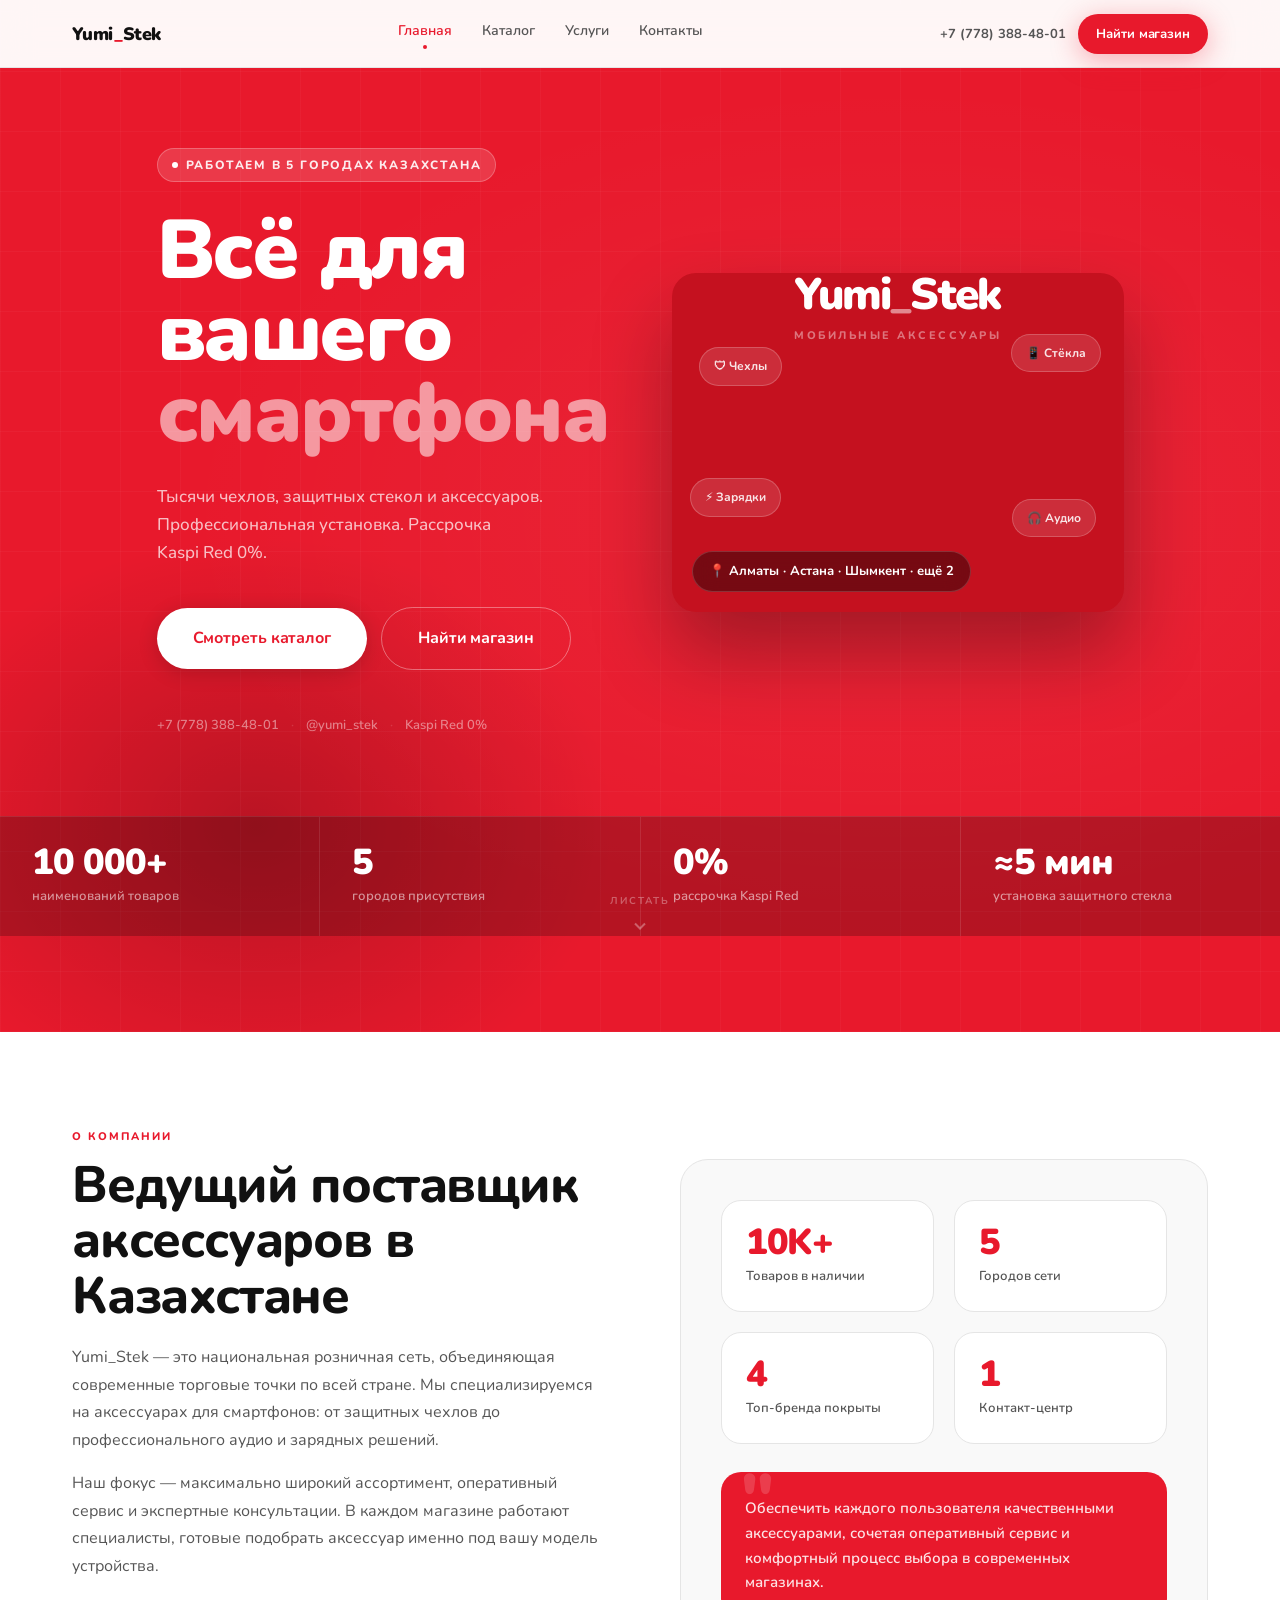
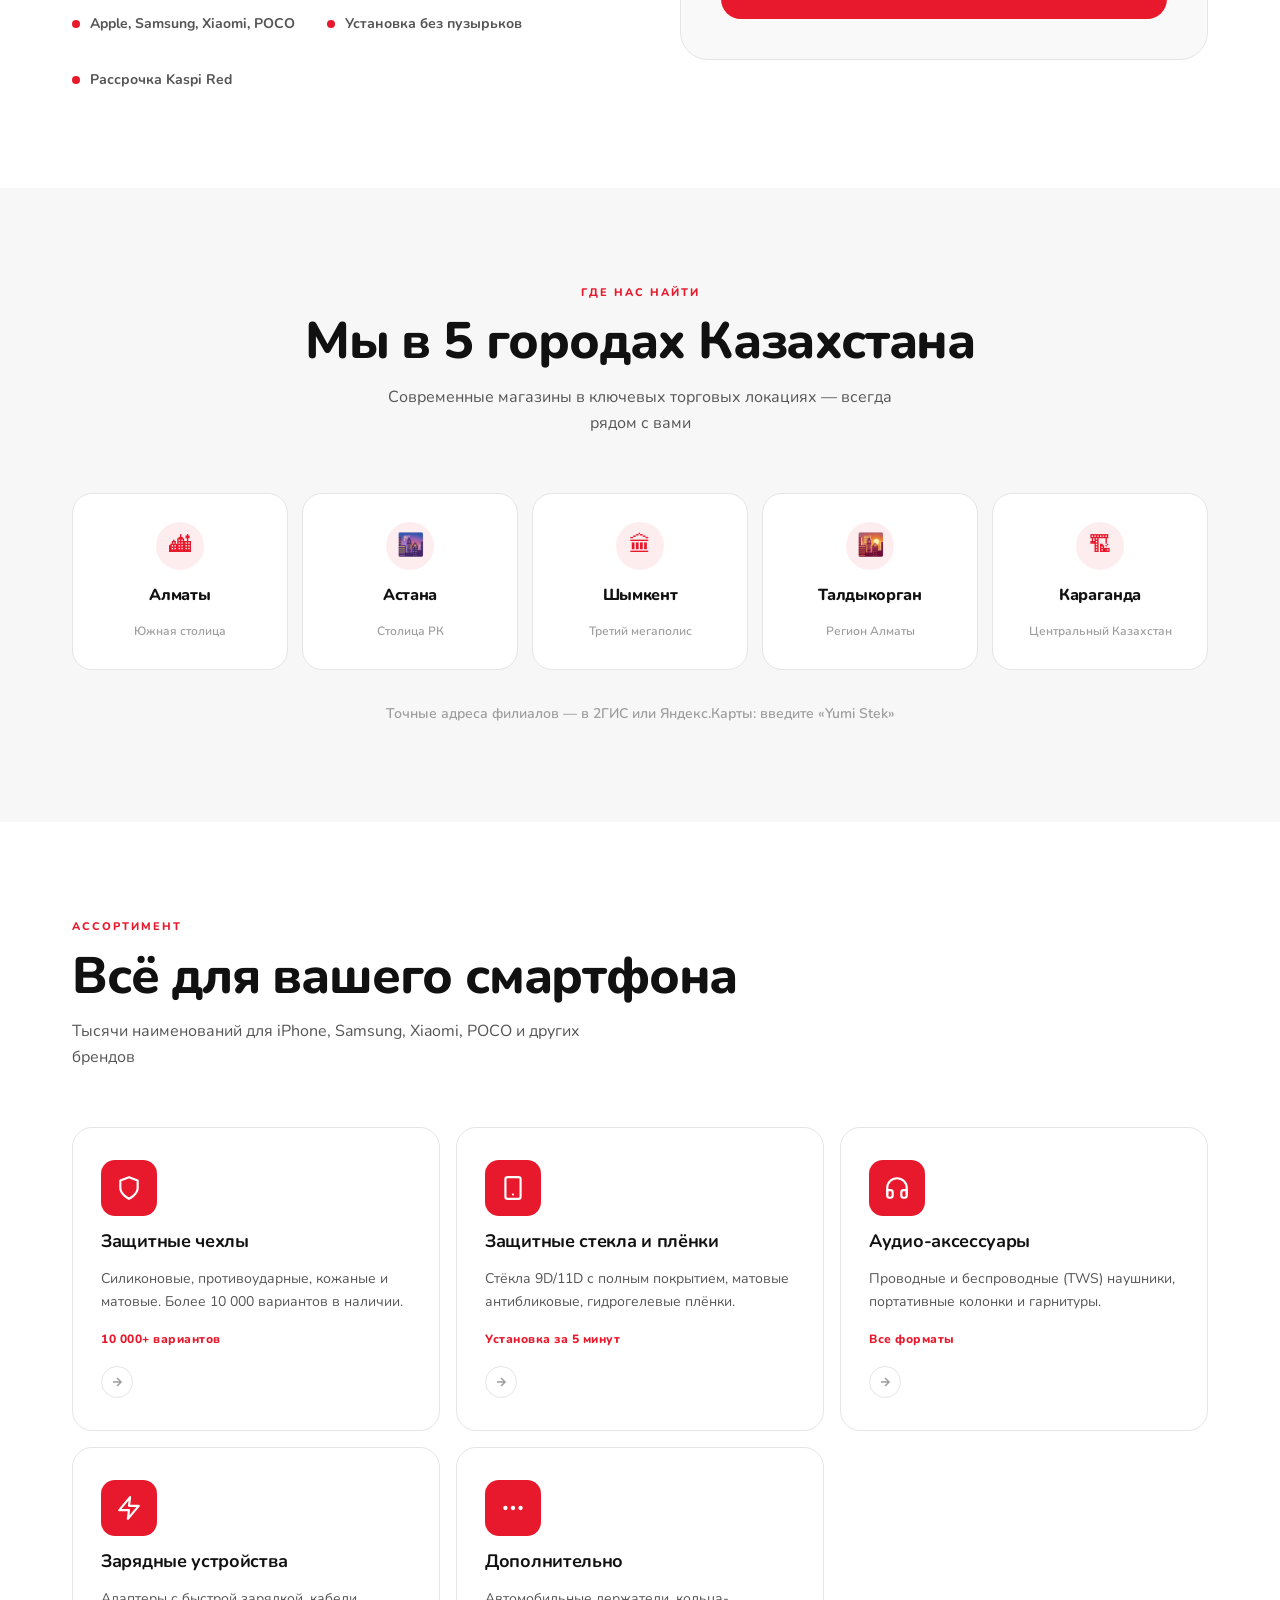
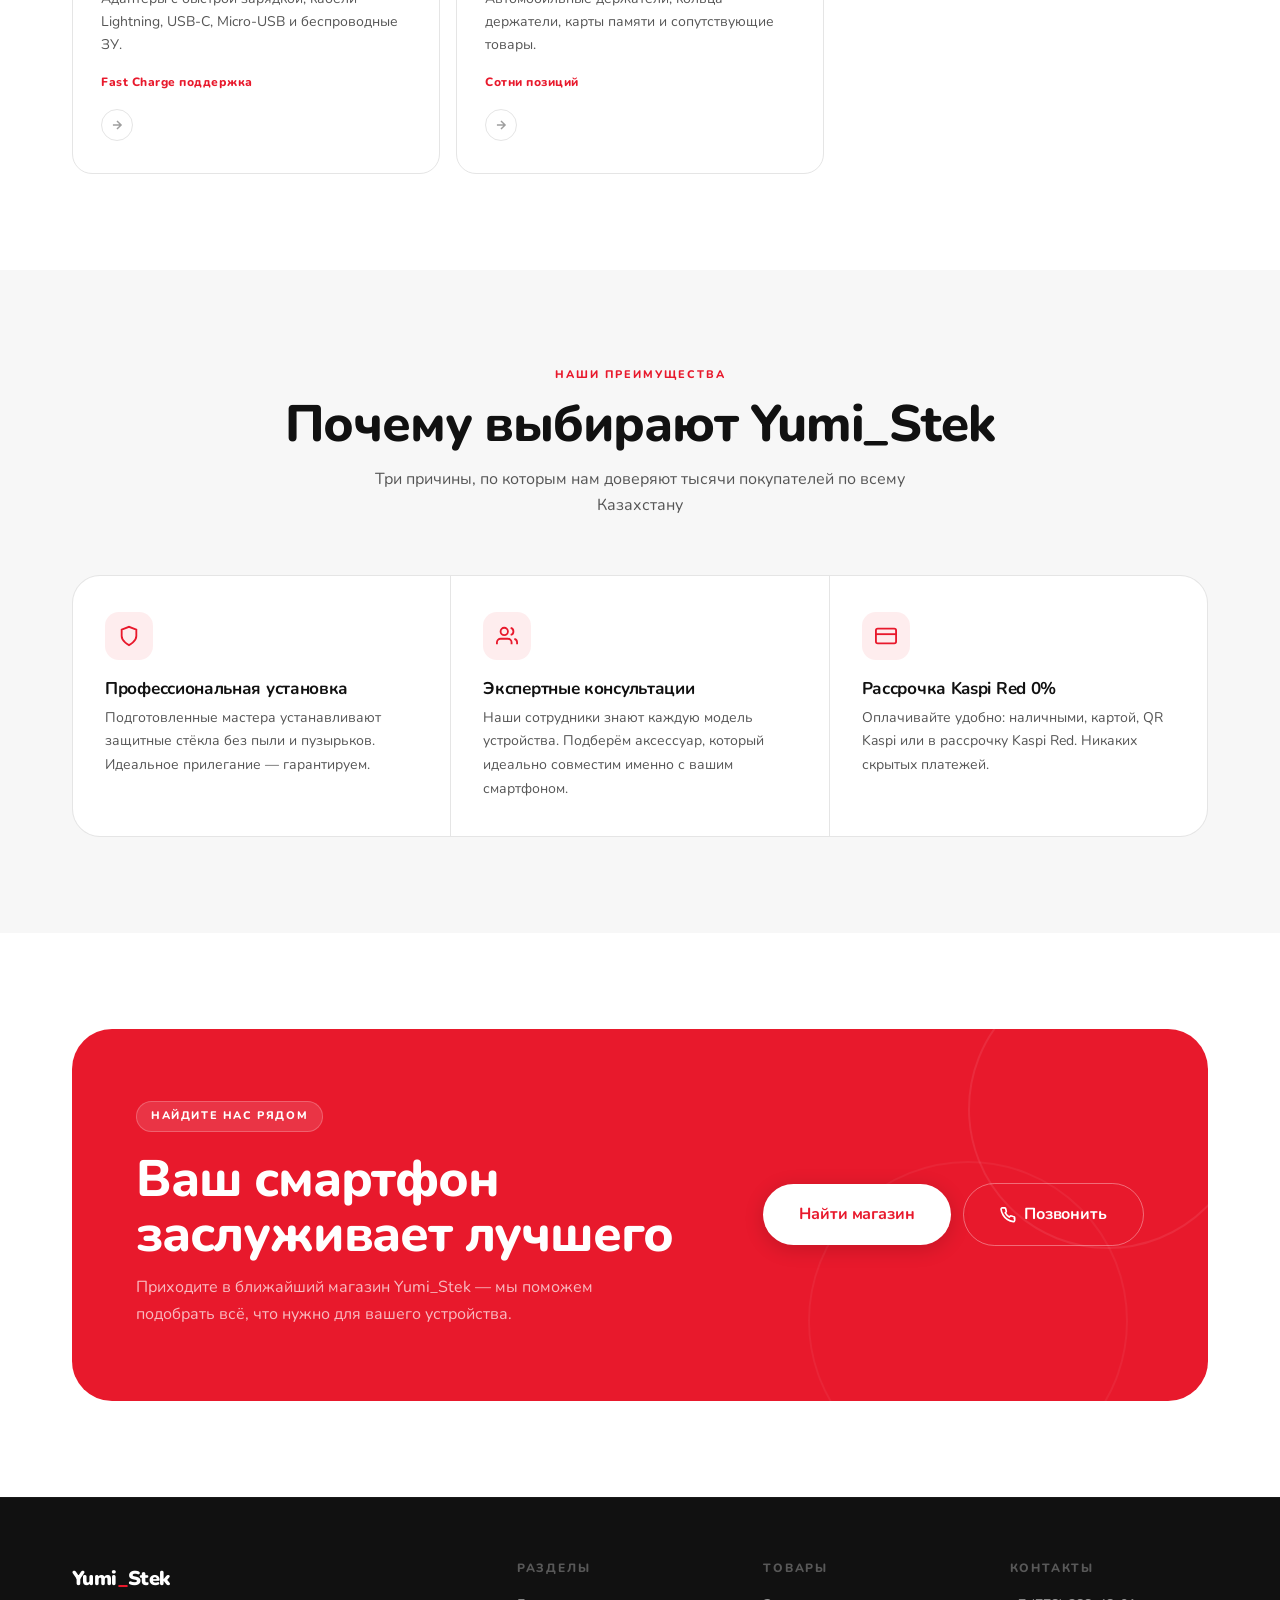
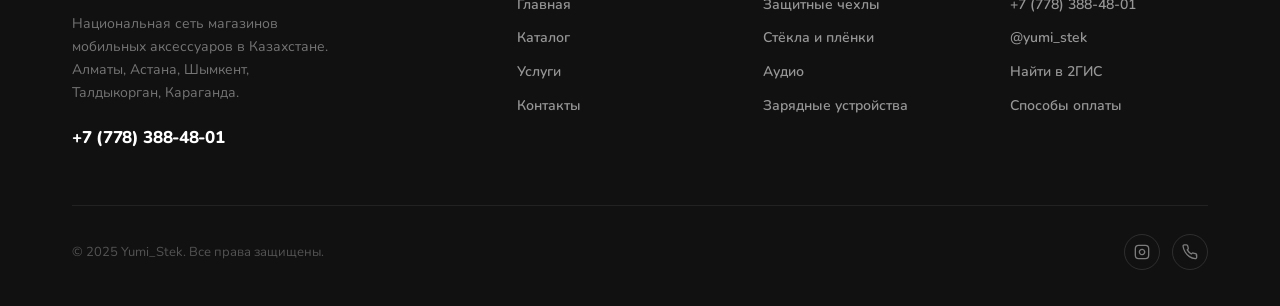
==== yumi-stek/index.html @ 6feb82b8 "Add Yumi_Stek multi-page website 4-page site (index, catalog, services, contacts) with shared design" ====
<!DOCTYPE html>
<html lang="ru">
<head>
<meta charset="UTF-8">
<meta name="viewport" content="width=device-width, initial-scale=1.0">
<title>Yumi_Stek — Национальная сеть магазинов мобильных аксессуаров</title>
<link rel="preconnect" href="https://fonts.googleapis.com">
<link rel="preconnect" href="https://fonts.gstatic.com" crossorigin>
<link rel="stylesheet" href="style.css">
</head>
<body>

<!-- Loader -->
<div id="loader">
  <div class="ld-logo">Yumi<em style="color:rgba(255,255,255,0.55)">_</em>Stek</div>
</div>

<!-- Scroll progress -->
<div id="sp"></div>

<!-- Header -->
<header id="hdr">
  <div class="container h-inner">
    <a href="index.html" class="logo">Yumi<em>_</em>Stek</a>
    <nav>
      <a href="index.html" class="active">Главная</a>
      <a href="catalog.html">Каталог</a>
      <a href="services.html">Услуги</a>
      <a href="contacts.html">Контакты</a>
    </nav>
    <div class="h-cta">
      <a href="tel:+77783884801" class="h-phone">+7 (778) 388-48-01</a>
      <a href="contacts.html" class="btn btn-red">Найти магазин</a>
    </div>
    <button class="ham" id="ham" aria-label="Меню">
      <span></span><span></span><span></span>
    </button>
  </div>
</header>

<!-- Mobile overlay -->
<div class="mob" id="mob">
  <a href="index.html">Главная</a>
  <a href="catalog.html">Каталог</a>
  <a href="services.html">Услуги</a>
  <a href="contacts.html">Контакты</a>
  <span class="mob-phone">+7 (778) 388-48-01</span>
</div>

<!-- ─── HERO ─────────────────────────────────────────────────────── -->
<section class="hero">
  <div class="hero-bg"></div>
  <div class="container hero-inner">

    <div class="hero-content">
      <div class="hero-eyebrow r">
        <span></span>
        Работаем в 5 городах Казахстана
      </div>
      <h1 class="hero-h1 r r-delay-1">
        Всё для<br>вашего<br><em>смартфона</em>
      </h1>
      <p class="hero-sub r r-delay-2">
        Тысячи чехлов, защитных стекол и аксессуаров.
        Профессиональная установка. Рассрочка Kaspi&nbsp;Red&nbsp;0%.
      </p>
      <div class="hero-actions r r-delay-3">
        <a href="catalog.html" class="btn btn-white btn-lg">Смотреть каталог</a>
        <a href="contacts.html" class="btn btn-ghost-inv btn-lg">Найти магазин</a>
      </div>
      <div class="hero-meta r r-delay-4">
        <a href="tel:+77783884801">+7 (778) 388-48-01</a>
        <span class="hero-sep">·</span>
        <a href="https://instagram.com/yumi_stek" target="_blank" rel="noopener">@yumi_stek</a>
        <span class="hero-sep">·</span>
        <span>Kaspi Red 0%</span>
      </div>
    </div>

    <div class="hero-visual r r-delay-2">
      <div class="store-card">
        <!-- floating product labels -->
        <div class="sc-bubble sc-b1">🛡 Чехлы</div>
        <div class="sc-bubble sc-b2">📱 Стёкла</div>
        <div class="sc-bubble sc-b3">⚡ Зарядки</div>
        <div class="sc-bubble sc-b4">🎧 Аудио</div>
        <!-- centre branding -->
        <div class="sc-center">
          <div class="sc-logo">Yumi<em>_</em>Stek</div>
          <div class="sc-tagline">мобильные аксессуары</div>
        </div>
        <div class="store-card-badge">📍 Алматы · Астана · Шымкент · ещё&nbsp;2</div>
      </div>
    </div>

  </div>

  <!-- Scroll hint -->
  <div class="scroll-hint" onclick="document.querySelector('#about').scrollIntoView({behavior:'smooth'})">
    <span>листать</span>
    <svg width="20" height="20" fill="none" stroke="currentColor" stroke-width="2.5" viewBox="0 0 24 24"><polyline points="6 9 12 15 18 9"/></svg>
  </div>

  <!-- Bottom stats bar -->
  <div class="hero-stats">
    <div class="hero-stat r">
      <div class="hero-stat-n">10 000+</div>
      <div class="hero-stat-l">наименований товаров</div>
    </div>
    <div class="hero-stat r r-delay-1">
      <div class="hero-stat-n">5</div>
      <div class="hero-stat-l">городов присутствия</div>
    </div>
    <div class="hero-stat r r-delay-2">
      <div class="hero-stat-n">0%</div>
      <div class="hero-stat-l">рассрочка Kaspi Red</div>
    </div>
    <div class="hero-stat r r-delay-3">
      <div class="hero-stat-n">≈5 мин</div>
      <div class="hero-stat-l">установка защитного стекла</div>
    </div>
  </div>
</section>

<!-- ─── О КОМПАНИИ ────────────────────────────────────────────────── -->
<section id="about" style="background: var(--bg);">
  <div class="container">
    <div class="about-grid">
      <div class="about-text r">
        <span class="sec-label">О компании</span>
        <h2>Ведущий поставщик аксессуаров в Казахстане</h2>
        <p>
          Yumi_Stek — это национальная розничная сеть, объединяющая современные торговые точки
          по всей стране. Мы специализируемся на аксессуарах для смартфонов: от защитных чехлов
          до профессионального аудио и зарядных решений.
        </p>
        <p>
          Наш фокус — максимально широкий ассортимент, оперативный сервис и экспертные
          консультации. В каждом магазине работают специалисты, готовые подобрать
          аксессуар именно под вашу модель устройства.
        </p>
        <div class="guarantee-row">
          <div class="guarantee-item"><span class="g-dot"></span>Apple, Samsung, Xiaomi, POCO</div>
          <div class="guarantee-item"><span class="g-dot"></span>Установка без пузырьков</div>
          <div class="guarantee-item"><span class="g-dot"></span>Рассрочка Kaspi Red</div>
        </div>
      </div>

      <div class="about-visual r r-delay-2">
        <div class="about-card">
          <div class="about-stat-row">
            <div class="about-stat">
              <div class="about-stat-n">10K+</div>
              <div class="about-stat-l">Товаров в наличии</div>
            </div>
            <div class="about-stat">
              <div class="about-stat-n">5</div>
              <div class="about-stat-l">Городов сети</div>
            </div>
            <div class="about-stat">
              <div class="about-stat-n">4</div>
              <div class="about-stat-l">Топ-бренда покрыты</div>
            </div>
            <div class="about-stat">
              <div class="about-stat-n">1</div>
              <div class="about-stat-l">Контакт-центр</div>
            </div>
          </div>
          <div class="mission-quote">
            Обеспечить каждого пользователя качественными аксессуарами, сочетая оперативный сервис и комфортный процесс выбора в современных магазинах.
          </div>
        </div>
      </div>
    </div>
  </div>
</section>

<!-- ─── НАШИ ГОРОДА ───────────────────────────────────────────────── -->
<section style="background: var(--bg-2);">
  <div class="container">
    <div class="sec-head center r">
      <span class="sec-label">Где нас найти</span>
      <h2>Мы в 5 городах Казахстана</h2>
      <p>Современные магазины в ключевых торговых локациях — всегда рядом с вами</p>
    </div>
    <div class="city-grid">
      <div class="city-card r r-delay-1">
        <div class="city-icon">🏙</div>
        <div class="city-name">Алматы</div>
        <div class="city-sub">Южная столица</div>
      </div>
      <div class="city-card r r-delay-2">
        <div class="city-icon">🌆</div>
        <div class="city-name">Астана</div>
        <div class="city-sub">Столица РК</div>
      </div>
      <div class="city-card r r-delay-3">
        <div class="city-icon">🏛</div>
        <div class="city-name">Шымкент</div>
        <div class="city-sub">Третий мегаполис</div>
      </div>
      <div class="city-card r r-delay-4">
        <div class="city-icon">🌇</div>
        <div class="city-name">Талдыкорган</div>
        <div class="city-sub">Регион Алматы</div>
      </div>
      <div class="city-card r r-delay-5">
        <div class="city-icon">🏗</div>
        <div class="city-name">Караганда</div>
        <div class="city-sub">Центральный Казахстан</div>
      </div>
    </div>
    <p style="text-align:center; margin-top:32px; font-size:14px; color:var(--tx-3); font-weight:600;" class="r">
      Точные адреса филиалов — в 2ГИС или Яндекс.Карты: введите «Yumi Stek»
    </p>
  </div>
</section>

<!-- ─── АССОРТИМЕНТ ───────────────────────────────────────────────── -->
<section style="background: var(--bg);">
  <div class="container">
    <div class="sec-head r">
      <span class="sec-label">Ассортимент</span>
      <h2>Всё для вашего смартфона</h2>
      <p>Тысячи наименований для iPhone, Samsung, Xiaomi, POCO и других брендов</p>
    </div>
    <div class="cat-grid">
      <a href="catalog.html#cases" class="cat-card r r-delay-1">
        <div class="cat-icon-wrap">
          <svg width="26" height="26" fill="none" stroke="currentColor" stroke-width="2" stroke-linecap="round" stroke-linejoin="round" viewBox="0 0 24 24"><path d="M12 22s8-4 8-10V5l-8-3-8 3v7c0 6 8 10 8 10z"/></svg>
        </div>
        <h3>Защитные чехлы</h3>
        <p>Силиконовые, противоударные, кожаные и матовые. Более 10 000 вариантов в наличии.</p>
        <div class="cat-count">10 000+ вариантов</div>
        <div class="cat-arrow">
          <svg width="14" height="14" fill="none" stroke="currentColor" stroke-width="2.5" viewBox="0 0 24 24"><path d="M5 12h14M12 5l7 7-7 7"/></svg>
        </div>
      </a>
      <a href="catalog.html#glass" class="cat-card r r-delay-2">
        <div class="cat-icon-wrap">
          <svg width="26" height="26" fill="none" stroke="currentColor" stroke-width="2" stroke-linecap="round" stroke-linejoin="round" viewBox="0 0 24 24"><rect x="5" y="2" width="14" height="20" rx="2"/><line x1="12" y1="18" x2="12.01" y2="18"/></svg>
        </div>
        <h3>Защитные стекла и плёнки</h3>
        <p>Стёкла 9D/11D с полным покрытием, матовые антибликовые, гидрогелевые плёнки.</p>
        <div class="cat-count">Установка за 5 минут</div>
        <div class="cat-arrow">
          <svg width="14" height="14" fill="none" stroke="currentColor" stroke-width="2.5" viewBox="0 0 24 24"><path d="M5 12h14M12 5l7 7-7 7"/></svg>
        </div>
      </a>
      <a href="catalog.html#audio" class="cat-card r r-delay-3">
        <div class="cat-icon-wrap">
          <svg width="26" height="26" fill="none" stroke="currentColor" stroke-width="2" stroke-linecap="round" stroke-linejoin="round" viewBox="0 0 24 24"><path d="M3 18v-6a9 9 0 0 1 18 0v6"/><path d="M21 19a2 2 0 0 1-2 2h-1a2 2 0 0 1-2-2v-3a2 2 0 0 1 2-2h3zM3 19a2 2 0 0 0 2 2h1a2 2 0 0 0 2-2v-3a2 2 0 0 0-2-2H3z"/></svg>
        </div>
        <h3>Аудио-аксессуары</h3>
        <p>Проводные и беспроводные (TWS) наушники, портативные колонки и гарнитуры.</p>
        <div class="cat-count">Все форматы</div>
        <div class="cat-arrow">
          <svg width="14" height="14" fill="none" stroke="currentColor" stroke-width="2.5" viewBox="0 0 24 24"><path d="M5 12h14M12 5l7 7-7 7"/></svg>
        </div>
      </a>
      <a href="catalog.html#chargers" class="cat-card r r-delay-4">
        <div class="cat-icon-wrap">
          <svg width="26" height="26" fill="none" stroke="currentColor" stroke-width="2" stroke-linecap="round" stroke-linejoin="round" viewBox="0 0 24 24"><polygon points="13 2 3 14 12 14 11 22 21 10 12 10 13 2"/></svg>
        </div>
        <h3>Зарядные устройства</h3>
        <p>Адаптеры с быстрой зарядкой, кабели Lightning, USB-C, Micro-USB и беспроводные ЗУ.</p>
        <div class="cat-count">Fast Charge поддержка</div>
        <div class="cat-arrow">
          <svg width="14" height="14" fill="none" stroke="currentColor" stroke-width="2.5" viewBox="0 0 24 24"><path d="M5 12h14M12 5l7 7-7 7"/></svg>
        </div>
      </a>
      <a href="catalog.html#extras" class="cat-card r r-delay-5">
        <div class="cat-icon-wrap">
          <svg width="26" height="26" fill="none" stroke="currentColor" stroke-width="2" stroke-linecap="round" stroke-linejoin="round" viewBox="0 0 24 24"><circle cx="12" cy="12" r="1"/><circle cx="19" cy="12" r="1"/><circle cx="5" cy="12" r="1"/></svg>
        </div>
        <h3>Дополнительно</h3>
        <p>Автомобильные держатели, кольца-держатели, карты памяти и сопутствующие товары.</p>
        <div class="cat-count">Сотни позиций</div>
        <div class="cat-arrow">
          <svg width="14" height="14" fill="none" stroke="currentColor" stroke-width="2.5" viewBox="0 0 24 24"><path d="M5 12h14M12 5l7 7-7 7"/></svg>
        </div>
      </a>
    </div>
  </div>
</section>

<!-- ─── ПОЧЕМУ МЫ ─────────────────────────────────────────────────── -->
<section style="background: var(--bg-2);">
  <div class="container">
    <div class="sec-head center r">
      <span class="sec-label">Наши преимущества</span>
      <h2>Почему выбирают Yumi_Stek</h2>
      <p>Три причины, по которым нам доверяют тысячи покупателей по всему Казахстану</p>
    </div>
    <div class="feat-grid r">
      <div class="feat-card">
        <div class="feat-icon">
          <svg width="22" height="22" fill="none" stroke="currentColor" stroke-width="2" viewBox="0 0 24 24"><path d="M12 22s8-4 8-10V5l-8-3-8 3v7c0 6 8 10 8 10z"/></svg>
        </div>
        <h3>Профессиональная установка</h3>
        <p>Подготовленные мастера устанавливают защитные стёкла без пыли и пузырьков. Идеальное прилегание — гарантируем.</p>
      </div>
      <div class="feat-card">
        <div class="feat-icon">
          <svg width="22" height="22" fill="none" stroke="currentColor" stroke-width="2" viewBox="0 0 24 24"><path d="M17 21v-2a4 4 0 0 0-4-4H5a4 4 0 0 0-4 4v2"/><circle cx="9" cy="7" r="4"/><path d="M23 21v-2a4 4 0 0 0-3-3.87"/><path d="M16 3.13a4 4 0 0 1 0 7.75"/></svg>
        </div>
        <h3>Экспертные консультации</h3>
        <p>Наши сотрудники знают каждую модель устройства. Подберём аксессуар, который идеально совместим именно с вашим смартфоном.</p>
      </div>
      <div class="feat-card">
        <div class="feat-icon">
          <svg width="22" height="22" fill="none" stroke="currentColor" stroke-width="2" viewBox="0 0 24 24"><rect x="1" y="4" width="22" height="16" rx="2" ry="2"/><line x1="1" y1="10" x2="23" y2="10"/></svg>
        </div>
        <h3>Рассрочка Kaspi Red 0%</h3>
        <p>Оплачивайте удобно: наличными, картой, QR Kaspi или в рассрочку Kaspi Red. Никаких скрытых платежей.</p>
      </div>
    </div>
  </div>
</section>

<!-- ─── CTA ───────────────────────────────────────────────────────── -->
<section style="background: var(--bg);">
  <div class="container">
    <div class="cta-banner r">
      <div class="cta-text">
        <div class="badge badge-inv" style="margin-bottom:20px">Найдите нас рядом</div>
        <h2>Ваш смартфон заслуживает лучшего</h2>
        <p>Приходите в ближайший магазин Yumi_Stek — мы поможем подобрать всё, что нужно для вашего устройства.</p>
      </div>
      <div class="cta-actions">
        <a href="contacts.html" class="btn btn-white btn-lg">Найти магазин</a>
        <a href="tel:+77783884801" class="btn btn-ghost-inv btn-lg">
          <svg width="16" height="16" fill="none" stroke="currentColor" stroke-width="2.5" viewBox="0 0 24 24"><path d="M22 16.92v3a2 2 0 0 1-2.18 2 19.79 19.79 0 0 1-8.63-3.07A19.5 19.5 0 0 1 4.69 12 19.79 19.79 0 0 1 1.61 3.39 2 2 0 0 1 3.6 1.21h3a2 2 0 0 1 2 1.72c.127.96.361 1.903.7 2.81a2 2 0 0 1-.45 2.11L7.91 8.91a16 16 0 0 0 6.08 6.08l.96-.96a2 2 0 0 1 2.11-.45c.907.339 1.85.573 2.81.7A2 2 0 0 1 21.73 16.92z"/></svg>
          Позвонить
        </a>
      </div>
    </div>
  </div>
</section>

<!-- ─── FOOTER ────────────────────────────────────────────────────── -->
<footer>
  <div class="container">
    <div class="footer-grid">
      <div class="footer-brand">
        <div class="logo">Yumi<em>_</em>Stek</div>
        <p>Национальная сеть магазинов мобильных аксессуаров в Казахстане. Алматы, Астана, Шымкент, Талдыкорган, Караганда.</p>
        <a href="tel:+77783884801" class="footer-phone">+7 (778) 388-48-01</a>
      </div>
      <div class="footer-col">
        <h4>Разделы</h4>
        <a href="index.html">Главная</a>
        <a href="catalog.html">Каталог</a>
        <a href="services.html">Услуги</a>
        <a href="contacts.html">Контакты</a>
      </div>
      <div class="footer-col">
        <h4>Товары</h4>
        <a href="catalog.html#cases">Защитные чехлы</a>
        <a href="catalog.html#glass">Стёкла и плёнки</a>
        <a href="catalog.html#audio">Аудио</a>
        <a href="catalog.html#chargers">Зарядные устройства</a>
      </div>
      <div class="footer-col">
        <h4>Контакты</h4>
        <a href="tel:+77783884801">+7 (778) 388-48-01</a>
        <a href="https://instagram.com/yumi_stek" target="_blank" rel="noopener">@yumi_stek</a>
        <a href="https://go.2gis.com" target="_blank" rel="noopener">Найти в 2ГИС</a>
        <a href="services.html#payment">Способы оплаты</a>
      </div>
    </div>
    <div class="footer-bottom">
      <p>© 2025 Yumi_Stek. Все права защищены.</p>
      <div class="footer-social">
        <!-- Instagram -->
        <a href="https://instagram.com/yumi_stek" class="social-link" target="_blank" rel="noopener" aria-label="Instagram">
          <svg width="16" height="16" fill="none" stroke="currentColor" stroke-width="2" viewBox="0 0 24 24"><rect x="2" y="2" width="20" height="20" rx="5" ry="5"/><path d="M16 11.37A4 4 0 1 1 12.63 8 4 4 0 0 1 16 11.37z"/><line x1="17.5" y1="6.5" x2="17.51" y2="6.5"/></svg>
        </a>
        <!-- Phone -->
        <a href="tel:+77783884801" class="social-link" aria-label="Телефон">
          <svg width="16" height="16" fill="none" stroke="currentColor" stroke-width="2" viewBox="0 0 24 24"><path d="M22 16.92v3a2 2 0 0 1-2.18 2 19.79 19.79 0 0 1-8.63-3.07A19.5 19.5 0 0 1 4.69 12 19.79 19.79 0 0 1 1.61 3.39 2 2 0 0 1 3.6 1.21h3a2 2 0 0 1 2 1.72c.127.96.361 1.903.7 2.81a2 2 0 0 1-.45 2.11L7.91 8.91a16 16 0 0 0 6.08 6.08l.96-.96a2 2 0 0 1 2.11-.45c.907.339 1.85.573 2.81.7A2 2 0 0 1 21.73 16.92z"/></svg>
        </a>
      </div>
    </div>
  </div>
</footer>

<script>
// Loader
window.addEventListener('load', () => {
  setTimeout(() => document.getElementById('loader').classList.add('out'), 400);
});

// Scroll progress
const sp = document.getElementById('sp');
window.addEventListener('scroll', () => {
  const s = document.documentElement;
  const pct = (s.scrollTop / (s.scrollHeight - s.clientHeight)) * 100;
  sp.style.width = pct + '%';
}, { passive: true });

// Header shadow
const hdr = document.getElementById('hdr');
window.addEventListener('scroll', () => {
  hdr.classList.toggle('scrolled', window.scrollY > 8);
}, { passive: true });

// Mobile menu
const ham = document.getElementById('ham');
const mob = document.getElementById('mob');
ham.addEventListener('click', () => {
  ham.classList.toggle('open');
  mob.classList.toggle('open');
  document.body.style.overflow = mob.classList.contains('open') ? 'hidden' : '';
});
mob.querySelectorAll('a').forEach(a => {
  a.addEventListener('click', () => {
    ham.classList.remove('open');
    mob.classList.remove('open');
    document.body.style.overflow = '';
  });
});

// Scroll reveal
const io = new IntersectionObserver((entries) => {
  entries.forEach(e => { if (e.isIntersecting) { e.target.classList.add('in'); io.unobserve(e.target); } });
}, { threshold: 0.08, rootMargin: '0px 0px -32px 0px' });
document.querySelectorAll('.r').forEach(el => io.observe(el));
</script>
</body>
</html>
---- yumi-stek/style.css ----
/* ================================================================
   YUMI_STEK — Design System
   Red #E8192C · White #FFFFFF · Black #111111
   Font: Nunito (rounded bold, matches brand identity)
   ================================================================ */

@import url('https://fonts.googleapis.com/css2?family=Nunito:wght@400;600;700;800;900&display=swap');

/* ─── Design Tokens ─────────────────────────────────────────────── */
:root {
  --font: 'Nunito', -apple-system, system-ui, sans-serif;

  /* Brand */
  --red:       #E8192C;
  --red-dark:  #C5111F;
  --red-deep:  #9B0C17;
  --red-a08:   rgba(232,25,44,0.08);
  --red-a14:   rgba(232,25,44,0.14);
  --red-a22:   rgba(232,25,44,0.22);

  /* Neutrals */
  --white:     #FFFFFF;
  --gray-50:   #F9F9F9;
  --gray-100:  #F2F2F2;
  --gray-200:  #E5E5E5;
  --gray-400:  #9E9E9E;
  --gray-600:  #555555;
  --gray-800:  #222222;
  --black:     #111111;

  /* Text */
  --tx:        #111111;
  --tx-2:      #555555;
  --tx-3:      #9E9E9E;
  --tx-inv:    #FFFFFF;
  --tx-inv-2:  rgba(255,255,255,0.68);
  --tx-inv-3:  rgba(255,255,255,0.36);

  /* Surfaces */
  --bg:        #FFFFFF;
  --bg-2:      #F7F7F7;
  --bg-dark:   #111111;
  --bg-dark-2: #1A1A1A;

  /* Borders */
  --border:    #E5E5E5;
  --bdr-red:   rgba(232,25,44,0.20);
  --bdr-inv:   rgba(255,255,255,0.12);

  /* Radii */
  --r-xs:   6px;
  --r-sm:   10px;
  --r-md:   14px;
  --r-lg:   20px;
  --r-xl:   28px;
  --r-2xl:  40px;
  --r-pill: 999px;

  /* Shadows */
  --sh-xs:     0 1px 3px rgba(0,0,0,0.06);
  --sh-sm:     0 2px 10px rgba(0,0,0,0.07);
  --sh-md:     0 6px 24px rgba(0,0,0,0.09);
  --sh-lg:     0 16px 48px rgba(0,0,0,0.11);
  --sh-red:    0 6px 28px rgba(232,25,44,0.34);
  --sh-red-lg: 0 20px 56px rgba(232,25,44,0.40);
}

/* ─── Reset ─────────────────────────────────────────────────────── */
*,*::before,*::after { box-sizing: border-box; margin: 0; padding: 0; }
html { scroll-behavior: smooth; -webkit-font-smoothing: antialiased; }
body { font-family: var(--font); font-size: 16px; line-height: 1.7; color: var(--tx); background: var(--bg); overflow-x: hidden; }
a { color: inherit; text-decoration: none; }
ul, ol { list-style: none; }
img { max-width: 100%; display: block; object-fit: cover; }
button { cursor: pointer; border: none; background: none; font-family: inherit; }
svg { display: block; flex-shrink: 0; }

/* ─── Typography ─────────────────────────────────────────────────── */
h1,h2,h3,h4 { font-family: var(--font); line-height: 1.08; letter-spacing: -0.5px; color: var(--tx); }
h1 { font-size: clamp(40px, 6vw, 80px); font-weight: 900; letter-spacing: -2px; }
h2 { font-size: clamp(28px, 4vw, 52px); font-weight: 800; letter-spacing: -1.2px; }
h3 { font-size: clamp(18px, 2.2vw, 22px); font-weight: 700; letter-spacing: -0.3px; }
h4 { font-size: 16px; font-weight: 700; letter-spacing: -0.2px; }

/* ─── Layout ─────────────────────────────────────────────────────── */
.container { max-width: 1200px; margin: 0 auto; padding: 0 32px; }
section { padding: 96px 0; }

/* ─── Utilities ──────────────────────────────────────────────────── */
.badge {
  display: inline-flex; align-items: center; gap: 6px;
  padding: 5px 14px;
  border-radius: var(--r-pill);
  border: 1px solid var(--bdr-red);
  background: var(--red-a08);
  font-size: 11px; font-weight: 800; letter-spacing: 1.6px; text-transform: uppercase;
  color: var(--red);
}
.badge-inv {
  background: rgba(255,255,255,0.12);
  border-color: rgba(255,255,255,0.22);
  color: #fff;
}
.sec-label {
  font-size: 11px; font-weight: 800; letter-spacing: 2px; text-transform: uppercase;
  color: var(--red); margin-bottom: 12px; display: block;
}
.sec-head { margin-bottom: 56px; }
.sec-head h2 { margin-bottom: 14px; }
.sec-head p { font-size: 16px; color: var(--tx-2); max-width: 540px; line-height: 1.65; }
.sec-head.center { text-align: center; }
.sec-head.center p { margin: 0 auto; }
.sec-head.inv h2 { color: var(--tx-inv); }
.sec-head.inv p { color: var(--tx-inv-2); }
.sec-head.inv .sec-label { color: rgba(255,255,255,0.55); }

/* ─── Buttons ────────────────────────────────────────────────────── */
.btn {
  display: inline-flex; align-items: center; gap: 8px;
  padding: 14px 28px; border-radius: var(--r-pill);
  font-size: 15px; font-weight: 700; letter-spacing: -0.1px;
  transition: transform 0.22s ease, box-shadow 0.22s ease, background 0.22s ease;
  position: relative; overflow: hidden; white-space: nowrap;
  cursor: pointer;
}
.btn-sm { padding: 10px 20px; font-size: 13px; }
.btn-lg { padding: 17px 36px; font-size: 16px; }

/* Sheen animation for all buttons */
.btn::after {
  content: ''; position: absolute; inset: 0;
  background: linear-gradient(90deg, transparent 0%, rgba(255,255,255,0.16) 50%, transparent 100%);
  transform: translateX(-100%);
}
.btn:hover::after { animation: sheen 0.65s ease forwards; }
@keyframes sheen { to { transform: translateX(100%); } }

.btn-red {
  background: var(--red); color: #fff;
  box-shadow: var(--sh-red);
}
.btn-red:hover { background: var(--red-dark); transform: translateY(-2px); box-shadow: var(--sh-red-lg); }

.btn-white {
  background: #fff; color: var(--red);
  box-shadow: 0 4px 20px rgba(0,0,0,0.16);
}
.btn-white:hover { transform: translateY(-2px); box-shadow: 0 10px 36px rgba(0,0,0,0.22); }

.btn-ghost {
  background: transparent; color: var(--tx);
  border: 1.5px solid var(--border);
}
.btn-ghost:hover { border-color: var(--gray-800); transform: translateY(-2px); }

.btn-ghost-inv {
  background: transparent; color: #fff;
  border: 1.5px solid rgba(255,255,255,0.36);
}
.btn-ghost-inv:hover { border-color: rgba(255,255,255,0.75); transform: translateY(-2px); background: rgba(255,255,255,0.08); }

/* ─── Scroll Progress ────────────────────────────────────────────── */
#sp { position: fixed; top: 0; left: 0; height: 3px; width: 0; background: var(--red); z-index: 9999; transition: width 0.08s linear; }

/* ─── Page Loader ────────────────────────────────────────────────── */
#loader {
  position: fixed; inset: 0; z-index: 99999;
  background: var(--red);
  display: flex; align-items: center; justify-content: center;
  transition: opacity 0.5s ease, visibility 0.5s ease;
}
#loader.out { opacity: 0; visibility: hidden; pointer-events: none; }
.ld-logo {
  font-size: 36px; font-weight: 900; color: #fff; letter-spacing: -1px;
  animation: ldpop 0.6s cubic-bezier(0.16,1,0.3,1) both;
}
@keyframes ldpop { from { opacity: 0; transform: scale(0.88); } to { opacity: 1; transform: scale(1); } }

/* ─── Header ─────────────────────────────────────────────────────── */
header {
  position: fixed; top: 0; left: 0; right: 0; z-index: 100;
  height: 68px;
  background: rgba(255,255,255,0.96);
  backdrop-filter: blur(16px); -webkit-backdrop-filter: blur(16px);
  border-bottom: 1px solid var(--border);
  transition: box-shadow 0.3s;
}
header.scrolled { box-shadow: 0 2px 20px rgba(0,0,0,0.08); }

.h-inner {
  display: flex; align-items: center;
  height: 68px; gap: 0;
}
.logo {
  font-size: 18px; font-weight: 900; letter-spacing: -0.6px; color: var(--tx);
  flex-shrink: 0; display: flex; align-items: center; gap: 1px;
}
.logo em { color: var(--red); font-style: normal; }

nav {
  display: flex; gap: 2px;
  margin: 0 auto;
}
nav a {
  padding: 8px 14px; border-radius: var(--r-sm);
  font-size: 14px; font-weight: 600; color: var(--tx-2);
  transition: color 0.18s, background 0.18s;
  white-space: nowrap;
}
nav a:hover { color: var(--tx); background: var(--bg-2); }
nav a.active { color: var(--red); }

.h-cta { display: flex; align-items: center; gap: 12px; flex-shrink: 0; }
.h-phone {
  font-size: 13px; font-weight: 700; color: var(--tx-2);
  transition: color 0.18s;
}
.h-phone:hover { color: var(--red); }
.h-cta .btn { padding: 9px 18px; font-size: 13px; }

/* Hamburger */
.ham {
  display: none; flex-direction: column; gap: 5px;
  width: 26px; cursor: pointer; z-index: 200; margin-left: 16px;
}
.ham span { height: 2px; background: var(--tx); border-radius: 2px; transition: transform 0.28s, opacity 0.28s; }
.ham.open span:nth-child(1) { transform: translateY(7px) rotate(45deg); }
.ham.open span:nth-child(2) { opacity: 0; transform: scaleX(0); }
.ham.open span:nth-child(3) { transform: translateY(-7px) rotate(-45deg); }

/* Mobile overlay */
.mob {
  display: none; position: fixed; inset: 0;
  background: rgba(18,18,18,0.98);
  backdrop-filter: blur(24px); -webkit-backdrop-filter: blur(24px);
  z-index: 99; flex-direction: column; align-items: center; justify-content: center; gap: 6px;
}
.mob.open { display: flex; }
.mob a {
  font-size: 28px; font-weight: 900; color: #fff; letter-spacing: -0.8px;
  padding: 12px 28px; border-radius: var(--r-md);
  opacity: 0; transform: translateY(16px);
  transition: opacity 0.32s, transform 0.32s, color 0.18s, background 0.18s;
}
.mob.open a { opacity: 1; transform: none; }
.mob.open a:nth-child(1) { transition-delay: 0.04s; }
.mob.open a:nth-child(2) { transition-delay: 0.08s; }
.mob.open a:nth-child(3) { transition-delay: 0.12s; }
.mob.open a:nth-child(4) { transition-delay: 0.16s; }
.mob a:hover { color: var(--red); background: rgba(232,25,44,0.08); }
.mob-phone {
  margin-top: 24px; font-size: 15px; font-weight: 700; color: rgba(255,255,255,0.45);
}

/* ─── Reveal Animation ───────────────────────────────────────────── */
.r { opacity: 0; transform: translateY(24px); transition: opacity 0.6s cubic-bezier(0.16,1,0.3,1), transform 0.6s cubic-bezier(0.16,1,0.3,1); }
.r.in { opacity: 1; transform: none; }
.r-delay-1 { transition-delay: 0.08s; }
.r-delay-2 { transition-delay: 0.16s; }
.r-delay-3 { transition-delay: 0.24s; }
.r-delay-4 { transition-delay: 0.32s; }
.r-delay-5 { transition-delay: 0.40s; }
@media (prefers-reduced-motion: reduce) {
  .r { opacity: 1; transform: none; transition: none; }
}

/* ─── Hero ───────────────────────────────────────────────────────── */
.hero {
  position: relative;
  min-height: 100vh;
  background: var(--red);
  display: flex; flex-direction: column;
  overflow: hidden;
  padding-top: 68px; /* header height */
}
.hero-bg {
  position: absolute; inset: 0; z-index: 0;
  background:
    radial-gradient(ellipse 80% 60% at 70% 50%, rgba(255,255,255,0.06) 0%, transparent 70%),
    radial-gradient(ellipse 40% 40% at 20% 80%, rgba(0,0,0,0.20) 0%, transparent 70%);
}
/* Subtle grid texture */
.hero-bg::after {
  content: '';
  position: absolute; inset: 0;
  background-image: repeating-linear-gradient(0deg, rgba(255,255,255,0.03) 0px, rgba(255,255,255,0.03) 1px, transparent 1px, transparent 60px),
                    repeating-linear-gradient(90deg, rgba(255,255,255,0.03) 0px, rgba(255,255,255,0.03) 1px, transparent 1px, transparent 60px);
}
.hero-inner {
  position: relative; z-index: 1;
  flex: 1; display: grid; grid-template-columns: 1fr 1fr;
  align-items: center; gap: 64px;
  padding-top: 80px; padding-bottom: 80px;
}
.hero-content { display: flex; flex-direction: column; align-items: flex-start; }
.hero-eyebrow {
  display: inline-flex; align-items: center; gap: 8px;
  padding: 6px 14px; border-radius: var(--r-pill);
  background: rgba(255,255,255,0.14); border: 1px solid rgba(255,255,255,0.24);
  font-size: 12px; font-weight: 800; letter-spacing: 1.8px; text-transform: uppercase;
  color: rgba(255,255,255,0.90); margin-bottom: 28px;
}
.hero-eyebrow span { width: 6px; height: 6px; border-radius: 50%; background: #fff; display: inline-block; }
.hero-h1 {
  font-size: clamp(44px, 6.5vw, 86px);
  font-weight: 900; letter-spacing: -2.5px; line-height: 0.98;
  color: #fff; margin-bottom: 28px;
}
.hero-h1 em { font-style: normal; color: rgba(255,255,255,0.55); }
.hero-sub {
  font-size: 17px; color: rgba(255,255,255,0.72); line-height: 1.65;
  max-width: 440px; margin-bottom: 40px; font-weight: 500;
}
.hero-actions { display: flex; align-items: center; gap: 14px; flex-wrap: wrap; margin-bottom: 44px; }
.hero-meta {
  display: flex; align-items: center; flex-wrap: wrap; gap: 0;
  font-size: 13px; font-weight: 600; color: rgba(255,255,255,0.45);
}
.hero-meta a:hover { color: rgba(255,255,255,0.85); }
.hero-sep { margin: 0 12px; opacity: 0.3; }

/* Store card visual */
.hero-visual { display: flex; align-items: center; justify-content: center; }
.store-card {
  width: 100%; max-width: 480px;
  border-radius: 24px;
  overflow: hidden;
  box-shadow: 0 40px 80px rgba(0,0,0,0.30);
  background: var(--red-dark);
  aspect-ratio: 4/3;
  position: relative;
}
.store-card-placeholder {
  width: 100%; height: 100%;
  display: flex; flex-direction: column; align-items: center; justify-content: center;
  gap: 16px;
  background: linear-gradient(135deg, rgba(0,0,0,0.28) 0%, rgba(0,0,0,0.08) 100%);
}
.store-card-logo {
  font-size: 42px; font-weight: 900; color: #fff; letter-spacing: -1.5px;
}
.store-card-sub {
  font-size: 13px; font-weight: 700; color: rgba(255,255,255,0.5); letter-spacing: 1px; text-transform: uppercase;
}
.store-card-badge {
  position: absolute; bottom: 20px; left: 20px;
  padding: 8px 16px; border-radius: var(--r-pill);
  background: rgba(0,0,0,0.4); backdrop-filter: blur(12px); -webkit-backdrop-filter: blur(12px);
  border: 1px solid rgba(255,255,255,0.16);
  font-size: 13px; font-weight: 700; color: #fff;
}

/* Hero bottom stat bar */
.hero-stats {
  position: relative; z-index: 1;
  display: flex;
  background: rgba(0,0,0,0.22);
  border-top: 1px solid rgba(255,255,255,0.10);
}
.hero-stat {
  flex: 1; padding: 28px 32px;
  border-right: 1px solid rgba(255,255,255,0.10);
  display: flex; flex-direction: column; gap: 4px;
}
.hero-stat:last-child { border-right: none; }
.hero-stat-n {
  font-size: clamp(26px, 3vw, 36px); font-weight: 900; color: #fff; letter-spacing: -1px; line-height: 1;
}
.hero-stat-l { font-size: 13px; font-weight: 600; color: rgba(255,255,255,0.55); }

/* ─── Page Hero (inner pages) ────────────────────────────────────── */
.page-hero {
  background: var(--red);
  padding: calc(68px + 64px) 0 72px;
  position: relative; overflow: hidden;
}
.page-hero-bg {
  position: absolute; inset: 0;
  background: radial-gradient(ellipse 60% 80% at 80% 50%, rgba(255,255,255,0.06) 0%, transparent 70%);
}
.page-hero-bg::after {
  content: '';
  position: absolute; inset: 0;
  background-image: repeating-linear-gradient(0deg, rgba(255,255,255,0.03) 0px, rgba(255,255,255,0.03) 1px, transparent 1px, transparent 60px),
                    repeating-linear-gradient(90deg, rgba(255,255,255,0.03) 0px, rgba(255,255,255,0.03) 1px, transparent 1px, transparent 60px);
}
.page-hero-inner { position: relative; z-index: 1; }
.page-hero h1 { font-size: clamp(36px, 5vw, 64px); font-weight: 900; color: #fff; letter-spacing: -1.8px; margin-bottom: 16px; }
.page-hero p { font-size: 17px; color: rgba(255,255,255,0.70); max-width: 520px; font-weight: 500; }

/* ─── Stats Section ──────────────────────────────────────────────── */
.stats-grid {
  display: grid; grid-template-columns: repeat(4, 1fr); gap: 1px;
  background: var(--border);
  border: 1px solid var(--border); border-radius: var(--r-xl); overflow: hidden;
}
.stat-item {
  background: var(--bg); padding: 40px 32px;
  display: flex; flex-direction: column; gap: 8px;
  transition: background 0.22s;
}
.stat-item:hover { background: var(--gray-50); }
.stat-n {
  font-size: clamp(32px, 4vw, 52px); font-weight: 900; color: var(--red);
  letter-spacing: -2px; line-height: 1;
}
.stat-l { font-size: 15px; font-weight: 600; color: var(--tx-2); }
.stat-d { font-size: 13px; color: var(--tx-3); margin-top: 2px; }

/* ─── Feature Cards ──────────────────────────────────────────────── */
.feat-grid {
  display: grid; grid-template-columns: repeat(3, 1fr); gap: 1px;
  background: var(--border); border: 1px solid var(--border);
  border-radius: var(--r-xl); overflow: hidden;
}
.feat-card {
  background: var(--bg); padding: 36px 32px;
  position: relative; overflow: hidden;
  transition: background 0.22s;
}
.feat-card::before {
  content: ''; position: absolute; top: 0; left: 0; right: 0; height: 3px;
  background: var(--red); transform: scaleX(0); transform-origin: left;
  transition: transform 0.35s cubic-bezier(0.16,1,0.3,1);
}
.feat-card:hover { background: var(--gray-50); }
.feat-card:hover::before { transform: scaleX(1); }
.feat-icon {
  width: 48px; height: 48px; border-radius: var(--r-md);
  background: var(--red-a08); color: var(--red);
  display: flex; align-items: center; justify-content: center;
  margin-bottom: 20px; transition: background 0.22s, transform 0.22s;
}
.feat-card:hover .feat-icon { background: var(--red-a14); transform: scale(1.08); }
.feat-card h3 { font-size: 17px; margin-bottom: 8px; color: var(--tx); }
.feat-card p { font-size: 14px; color: var(--tx-2); line-height: 1.68; }

/* ─── Category Cards ─────────────────────────────────────────────── */
.cat-grid {
  display: grid; grid-template-columns: repeat(3, 1fr); gap: 16px;
}
.cat-card {
  border: 1.5px solid var(--border); border-radius: var(--r-lg);
  padding: 32px 28px; background: var(--bg);
  display: flex; flex-direction: column; gap: 16px;
  transition: border-color 0.22s, transform 0.28s, box-shadow 0.28s;
  cursor: pointer;
}
.cat-card:hover {
  border-color: var(--red-a22);
  transform: translateY(-4px);
  box-shadow: 0 12px 40px rgba(0,0,0,0.09), 0 0 0 1px rgba(232,25,44,0.10);
}
.cat-icon-wrap {
  width: 56px; height: 56px; border-radius: var(--r-md);
  background: var(--red); color: #fff;
  display: flex; align-items: center; justify-content: center;
  flex-shrink: 0;
}
.cat-card h3 { font-size: 18px; color: var(--tx); margin: 0; }
.cat-card p { font-size: 14px; color: var(--tx-2); line-height: 1.65; flex: 1; }
.cat-count {
  font-size: 12px; font-weight: 800; color: var(--red);
  letter-spacing: 0.5px;
}
.cat-arrow {
  width: 32px; height: 32px; border-radius: 50%;
  border: 1.5px solid var(--border);
  display: flex; align-items: center; justify-content: center;
  color: var(--tx-3); margin-top: auto; align-self: flex-start;
  transition: border-color 0.22s, color 0.22s, background 0.22s;
}
.cat-card:hover .cat-arrow { border-color: var(--red); color: var(--red); background: var(--red-a08); }

/* ─── Service Cards ──────────────────────────────────────────────── */
.svc-grid { display: grid; grid-template-columns: 1fr 1fr; gap: 24px; }
.svc-card {
  border-radius: var(--r-xl); overflow: hidden;
  display: flex; flex-direction: column;
}
.svc-head {
  background: var(--red); padding: 40px 40px 36px;
  position: relative; overflow: hidden;
}
.svc-head::after {
  content: ''; position: absolute; bottom: -30px; right: -20px;
  width: 120px; height: 120px; border-radius: 50%;
  border: 2px solid rgba(255,255,255,0.10);
}
.svc-head::before {
  content: ''; position: absolute; bottom: -60px; right: 40px;
  width: 180px; height: 180px; border-radius: 50%;
  border: 2px solid rgba(255,255,255,0.06);
}
.svc-num {
  font-size: 72px; font-weight: 900; color: rgba(255,255,255,0.12);
  line-height: 1; letter-spacing: -4px; position: absolute;
  top: 20px; right: 28px;
}
.svc-head h3 { font-size: 24px; color: #fff; margin-bottom: 10px; position: relative; z-index: 1; }
.svc-head p { font-size: 15px; color: rgba(255,255,255,0.70); position: relative; z-index: 1; }
.svc-body {
  background: var(--gray-50); padding: 32px 40px; border: 1.5px solid var(--border);
  border-top: none; border-radius: 0 0 var(--r-xl) var(--r-xl); flex: 1;
}
.svc-list { display: flex; flex-direction: column; gap: 14px; }
.svc-item {
  display: flex; align-items: flex-start; gap: 12px;
  font-size: 15px; color: var(--tx-2); font-weight: 500;
}
.svc-check {
  width: 22px; height: 22px; border-radius: 50%;
  background: var(--red); color: #fff;
  display: flex; align-items: center; justify-content: center;
  flex-shrink: 0; margin-top: 1px;
}

/* ─── Payment Methods ────────────────────────────────────────────── */
.pay-grid { display: grid; grid-template-columns: repeat(4, 1fr); gap: 12px; }
.pay-card {
  border: 1.5px solid var(--border); border-radius: var(--r-lg);
  padding: 24px 20px; background: var(--bg);
  display: flex; flex-direction: column; align-items: flex-start; gap: 12px;
  transition: border-color 0.22s, box-shadow 0.22s;
}
.pay-card:hover { border-color: var(--red-a22); box-shadow: var(--sh-sm); }
.pay-icon {
  width: 44px; height: 44px; border-radius: var(--r-sm);
  background: var(--red-a08); color: var(--red);
  display: flex; align-items: center; justify-content: center;
}
.pay-card h4 { font-size: 14px; color: var(--tx); }
.pay-card p { font-size: 13px; color: var(--tx-3); line-height: 1.55; }

/* ─── City Cards ─────────────────────────────────────────────────── */
.city-grid { display: grid; grid-template-columns: repeat(5, 1fr); gap: 14px; }
.city-card {
  border: 1.5px solid var(--border); border-radius: var(--r-lg);
  padding: 28px 24px;
  display: flex; flex-direction: column; align-items: center; gap: 12px; text-align: center;
  background: var(--bg); transition: border-color 0.22s, transform 0.28s, box-shadow 0.28s;
}
.city-card:hover {
  border-color: var(--red-a22);
  transform: translateY(-4px);
  box-shadow: 0 10px 32px rgba(0,0,0,0.08);
}
.city-icon {
  width: 48px; height: 48px; border-radius: 50%;
  background: var(--red-a08); color: var(--red);
  display: flex; align-items: center; justify-content: center;
  font-size: 22px;
}
.city-name { font-size: 16px; font-weight: 800; color: var(--tx); letter-spacing: -0.3px; }
.city-sub { font-size: 12px; color: var(--tx-3); font-weight: 600; }

/* ─── CTA Banner ─────────────────────────────────────────────────── */
.cta-banner {
  background: var(--red); border-radius: var(--r-2xl);
  padding: 72px 64px;
  position: relative; overflow: hidden;
  display: flex; align-items: center; justify-content: space-between; gap: 40px;
}
.cta-banner::before {
  content: ''; position: absolute; top: -60px; right: -40px;
  width: 280px; height: 280px; border-radius: 50%;
  border: 2px solid rgba(255,255,255,0.08);
}
.cta-banner::after {
  content: ''; position: absolute; bottom: -80px; right: 80px;
  width: 320px; height: 320px; border-radius: 50%;
  border: 2px solid rgba(255,255,255,0.05);
}
.cta-text { position: relative; z-index: 1; flex: 1; }
.cta-text h2 { color: #fff; margin-bottom: 12px; }
.cta-text p { color: rgba(255,255,255,0.70); font-size: 16px; max-width: 460px; }
.cta-actions { display: flex; gap: 12px; align-items: center; flex-shrink: 0; position: relative; z-index: 1; }

/* ─── Guarantee Row ──────────────────────────────────────────────── */
.guarantee-row {
  display: flex; align-items: center; gap: 32px; flex-wrap: wrap;
}
.guarantee-item {
  display: flex; align-items: center; gap: 10px;
  font-size: 14px; font-weight: 700; color: var(--tx-2);
}
.g-dot { width: 8px; height: 8px; border-radius: 50%; background: var(--red); flex-shrink: 0; }

/* ─── Contact Hero ───────────────────────────────────────────────── */
.contact-block {
  border: 1.5px solid var(--border); border-radius: var(--r-xl);
  padding: 48px 52px;
  display: flex; flex-direction: column; gap: 28px;
}
.contact-phone {
  font-size: clamp(32px, 5vw, 60px); font-weight: 900;
  color: var(--red); letter-spacing: -2px; line-height: 1;
  transition: opacity 0.18s;
}
.contact-phone:hover { opacity: 0.8; }
.contact-meta { display: flex; align-items: center; gap: 24px; flex-wrap: wrap; }
.contact-meta-item { display: flex; align-items: center; gap: 10px; font-size: 15px; font-weight: 600; color: var(--tx-2); }
.contact-meta-icon {
  width: 36px; height: 36px; border-radius: var(--r-sm);
  background: var(--red-a08); color: var(--red);
  display: flex; align-items: center; justify-content: center; flex-shrink: 0;
}
.contact-meta-item a { color: var(--red); font-weight: 700; }
.contact-meta-item a:hover { text-decoration: underline; }

/* ─── Map Tip ────────────────────────────────────────────────────── */
.map-tip {
  background: var(--gray-50); border: 1.5px solid var(--border);
  border-radius: var(--r-lg); padding: 28px 32px;
  display: flex; align-items: flex-start; gap: 16px;
}
.map-tip-icon {
  width: 44px; height: 44px; border-radius: var(--r-md);
  background: var(--red); color: #fff; flex-shrink: 0;
  display: flex; align-items: center; justify-content: center;
}
.map-tip p { font-size: 15px; color: var(--tx-2); line-height: 1.65; }
.map-tip strong { color: var(--tx); font-weight: 700; }

/* ─── Delivery Section ───────────────────────────────────────────── */
.delivery-card {
  background: var(--red); border-radius: var(--r-xl);
  padding: 56px 56px;
  display: flex; align-items: center; gap: 64px;
  position: relative; overflow: hidden;
}
.delivery-card::before {
  content: ''; position: absolute; right: -40px; top: -60px;
  width: 280px; height: 280px; border-radius: 50%;
  border: 2px solid rgba(255,255,255,0.08);
}
.delivery-text { flex: 1; position: relative; z-index: 1; }
.delivery-text h3 { font-size: 28px; color: #fff; margin-bottom: 14px; }
.delivery-text p { font-size: 16px; color: rgba(255,255,255,0.70); line-height: 1.65; max-width: 400px; }
.delivery-icon-block {
  width: 120px; height: 120px; border-radius: 50%;
  background: rgba(255,255,255,0.12); border: 2px solid rgba(255,255,255,0.20);
  display: flex; align-items: center; justify-content: center;
  flex-shrink: 0; position: relative; z-index: 1;
}

/* ─── About Section ──────────────────────────────────────────────── */
.about-grid { display: grid; grid-template-columns: 1fr 1fr; gap: 80px; align-items: center; }
.about-text h2 { margin-bottom: 20px; }
.about-text p { font-size: 16px; color: var(--tx-2); line-height: 1.72; margin-bottom: 16px; }
.about-text p:last-of-type { margin-bottom: 32px; }
.about-visual { position: relative; }
.about-card {
  background: var(--gray-50); border: 1.5px solid var(--border);
  border-radius: var(--r-xl); padding: 40px;
  display: flex; flex-direction: column; gap: 28px;
}
.about-stat-row { display: grid; grid-template-columns: 1fr 1fr; gap: 20px; }
.about-stat {
  display: flex; flex-direction: column; gap: 4px;
  padding: 24px; background: var(--bg); border: 1.5px solid var(--border);
  border-radius: var(--r-lg);
}
.about-stat-n {
  font-size: 36px; font-weight: 900; color: var(--red); letter-spacing: -1.5px; line-height: 1;
}
.about-stat-l { font-size: 13px; font-weight: 600; color: var(--tx-2); }
.mission-quote {
  padding: 24px; background: var(--red); border-radius: var(--r-lg);
  font-size: 15px; font-weight: 600; color: rgba(255,255,255,0.88); line-height: 1.65;
  position: relative;
}
.mission-quote::before {
  content: '"'; position: absolute; top: -6px; left: 20px;
  font-size: 64px; font-weight: 900; color: rgba(255,255,255,0.16); line-height: 1;
}

/* ─── Footer ─────────────────────────────────────────────────────── */
footer {
  background: var(--bg-dark); padding: 64px 0 36px;
  border-top: 1px solid rgba(255,255,255,0.04);
}
.footer-grid {
  display: grid; grid-template-columns: 2fr 1fr 1fr 1fr; gap: 48px;
  margin-bottom: 52px;
}
.footer-brand .logo { color: #fff; font-size: 20px; }
.footer-brand p {
  font-size: 14px; color: rgba(255,255,255,0.42); line-height: 1.65;
  margin-top: 16px; max-width: 260px;
}
.footer-phone {
  display: inline-block; font-size: 17px; font-weight: 800;
  color: #fff; letter-spacing: -0.3px; margin-top: 20px;
  transition: color 0.18s;
}
.footer-phone:hover { color: var(--red); }
.footer-col h4 {
  font-size: 12px; font-weight: 800; letter-spacing: 1.8px; text-transform: uppercase;
  color: rgba(255,255,255,0.30); margin-bottom: 18px;
}
.footer-col a {
  display: block; font-size: 14px; font-weight: 600;
  color: rgba(255,255,255,0.56); margin-bottom: 10px;
  transition: color 0.18s;
}
.footer-col a:hover { color: #fff; }
.footer-bottom {
  border-top: 1px solid rgba(255,255,255,0.07);
  padding-top: 28px;
  display: flex; align-items: center; justify-content: space-between;
  flex-wrap: wrap; gap: 12px;
}
.footer-bottom p { font-size: 13px; color: rgba(255,255,255,0.28); }
.footer-social {
  display: flex; align-items: center; gap: 12px;
}
.social-link {
  width: 36px; height: 36px; border-radius: 50%;
  border: 1px solid rgba(255,255,255,0.12);
  display: flex; align-items: center; justify-content: center;
  color: rgba(255,255,255,0.45); transition: border-color 0.18s, color 0.18s, background 0.18s;
}
.social-link:hover { border-color: var(--red); color: var(--red); background: var(--red-a08); }

/* ─── Responsive ─────────────────────────────────────────────────── */
@media (max-width: 1024px) {
  .cat-grid { grid-template-columns: repeat(2, 1fr); }
  .city-grid { grid-template-columns: repeat(3, 1fr); }
  .stats-grid { grid-template-columns: repeat(2, 1fr); }
  .footer-grid { grid-template-columns: 1fr 1fr; gap: 32px; }
  .pay-grid { grid-template-columns: repeat(2, 1fr); }
}

@media (max-width: 768px) {
  section { padding: 64px 0; }
  .container { padding: 0 20px; }
  .hero-inner { grid-template-columns: 1fr; gap: 40px; padding-top: 48px; padding-bottom: 0; }
  .hero-visual { display: none; }
  .hero-stats { flex-direction: column; }
  .hero-stat { border-right: none; border-bottom: 1px solid rgba(255,255,255,0.10); }
  .hero-stat:last-child { border-bottom: none; }
  .about-grid { grid-template-columns: 1fr; gap: 40px; }
  .feat-grid { grid-template-columns: 1fr; }
  .svc-grid { grid-template-columns: 1fr; }
  .cta-banner { flex-direction: column; padding: 48px 32px; }
  .cta-actions { flex-direction: column; width: 100%; }
  .cta-actions .btn { width: 100%; justify-content: center; }
  .city-grid { grid-template-columns: repeat(2, 1fr); }
  .about-stat-row { grid-template-columns: 1fr; }
  .delivery-card { flex-direction: column; padding: 40px 32px; gap: 32px; }
  .contact-block { padding: 32px 28px; }
  nav, .h-phone { display: none; }
  .ham { display: flex; }
  .h-cta { display: none; }
  .page-hero { padding: calc(68px + 40px) 0 48px; }
  .footer-grid { grid-template-columns: 1fr; gap: 28px; }
}

@media (max-width: 480px) {
  h1 { font-size: 36px; letter-spacing: -1.2px; }
  h2 { font-size: 28px; letter-spacing: -0.8px; }
  .cat-grid { grid-template-columns: 1fr; }
  .pay-grid { grid-template-columns: 1fr 1fr; }
  .city-grid { grid-template-columns: repeat(2, 1fr); }
  .hero-eyebrow { font-size: 10px; }
}

/* ================================================================
   UX ENHANCEMENTS
   ================================================================ */

/* ─── Button press feel ─────────────────────────────────────────── */
.btn:active { transform: translateY(1px) scale(0.975) !important; transition-duration: 0.08s !important; }

/* ─── Warm hover (more human, less sterile) ─────────────────────── */
.cat-card:hover { background: #FFFAF9; }
.feat-card:hover { background: #FFFAF9; }
.pay-card:hover { background: #FFFAF9; }

/* ─── Logo hover ─────────────────────────────────────────────────── */
.logo { transition: opacity 0.22s; }
.logo:hover { opacity: 0.72; }

/* ─── Scroll hint (hero) ─────────────────────────────────────────── */
.scroll-hint {
  position: absolute; bottom: 96px; left: 50%; transform: translateX(-50%);
  display: flex; flex-direction: column; align-items: center; gap: 6px;
  z-index: 2; cursor: pointer; user-select: none;
}
.scroll-hint span {
  font-size: 10px; font-weight: 700; letter-spacing: 2px; text-transform: uppercase;
  color: rgba(255,255,255,0.32);
}
.scroll-hint svg { color: rgba(255,255,255,0.32); animation: bounce-y 2.2s ease-in-out infinite; }
@keyframes bounce-y {
  0%, 100% { transform: translateY(0); }
  50% { transform: translateY(6px); }
}
@media (max-width: 768px) { .scroll-hint { display: none; } }

/* ─── Hero store card — floating bubbles ─────────────────────────── */
.sc-bubble {
  position: absolute;
  padding: 8px 14px; border-radius: var(--r-pill);
  background: rgba(255,255,255,0.12);
  border: 1px solid rgba(255,255,255,0.20);
  font-size: 12px; font-weight: 700; color: rgba(255,255,255,0.88);
  white-space: nowrap;
  animation: sc-float 4s ease-in-out infinite;
}
.sc-b1 { top: 22%; left: 6%;  animation-delay: 0s;    }
.sc-b2 { top: 18%; right: 5%; animation-delay: 0.9s;  }
.sc-b3 { bottom: 28%; left: 4%;  animation-delay: 1.8s;  }
.sc-b4 { bottom: 22%; right: 6%; animation-delay: 2.7s;  }
@keyframes sc-float {
  0%, 100% { transform: translateY(0px); }
  50%       { transform: translateY(-8px); }
}
.sc-center {
  position: relative; z-index: 1;
  display: flex; flex-direction: column; align-items: center; gap: 10px;
}
.sc-logo { font-size: 44px; font-weight: 900; color: #fff; letter-spacing: -1.8px; line-height: 1; }
.sc-logo em { font-style: normal; color: rgba(255,255,255,0.50); }
.sc-tagline { font-size: 11px; font-weight: 800; letter-spacing: 2.5px; text-transform: uppercase; color: rgba(255,255,255,0.42); }

/* ─── Item cards with image placeholder ─────────────────────────── */
.item-card { padding: 0; gap: 0; overflow: hidden; }
.item-img {
  width: 100%; aspect-ratio: 16/9;
  display: flex; align-items: center; justify-content: center;
  position: relative; overflow: hidden; flex-shrink: 0;
}
/* subtle dot texture over gradient */
.item-img::after {
  content: ''; position: absolute; inset: 0;
  background-image: radial-gradient(rgba(255,255,255,0.06) 1px, transparent 1px);
  background-size: 18px 18px; z-index: 0;
}
.item-img-icon { position: relative; z-index: 1; }
.item-body {
  padding: 18px 22px 22px;
  display: flex; flex-direction: column; gap: 8px;
}

/* ─── Item card hover lift ───────────────────────────────────────── */
.item-card:hover { transform: translateY(-4px); box-shadow: var(--sh-md); }

/* ─── Nav active indicator tweak ────────────────────────────────── */
nav a.active::after {
  content: ''; display: block; width: 4px; height: 4px; border-radius: 50%;
  background: var(--red); margin: 2px auto 0;
}

/* ─── Section number accent (stats) ─────────────────────────────── */
.stat-n { font-variant-numeric: tabular-nums; }

/* ─── Smooth image section transitions (catalog) ────────────────── */
.cat-sec-icon { transition: transform 0.3s cubic-bezier(0.16,1,0.3,1); }
.cat-sec-head:hover .cat-sec-icon { transform: scale(1.08) rotate(-4deg); }
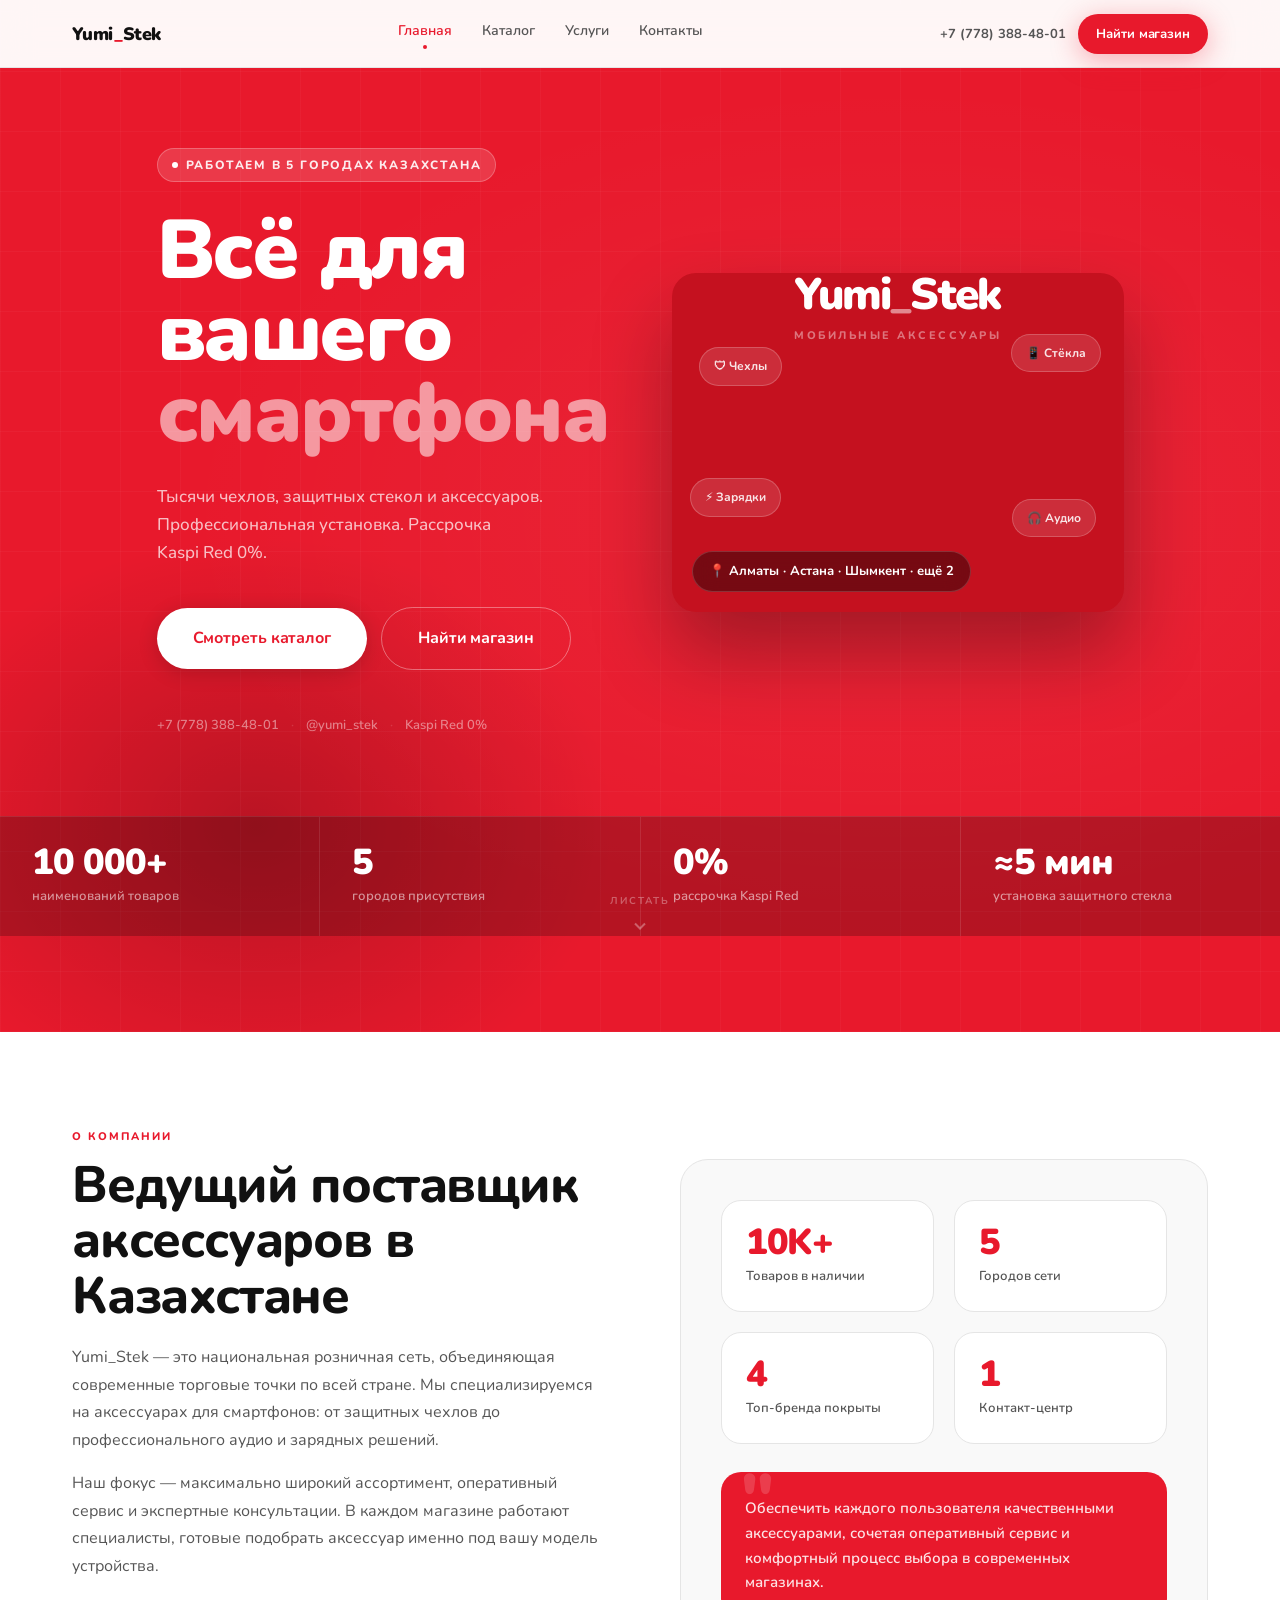
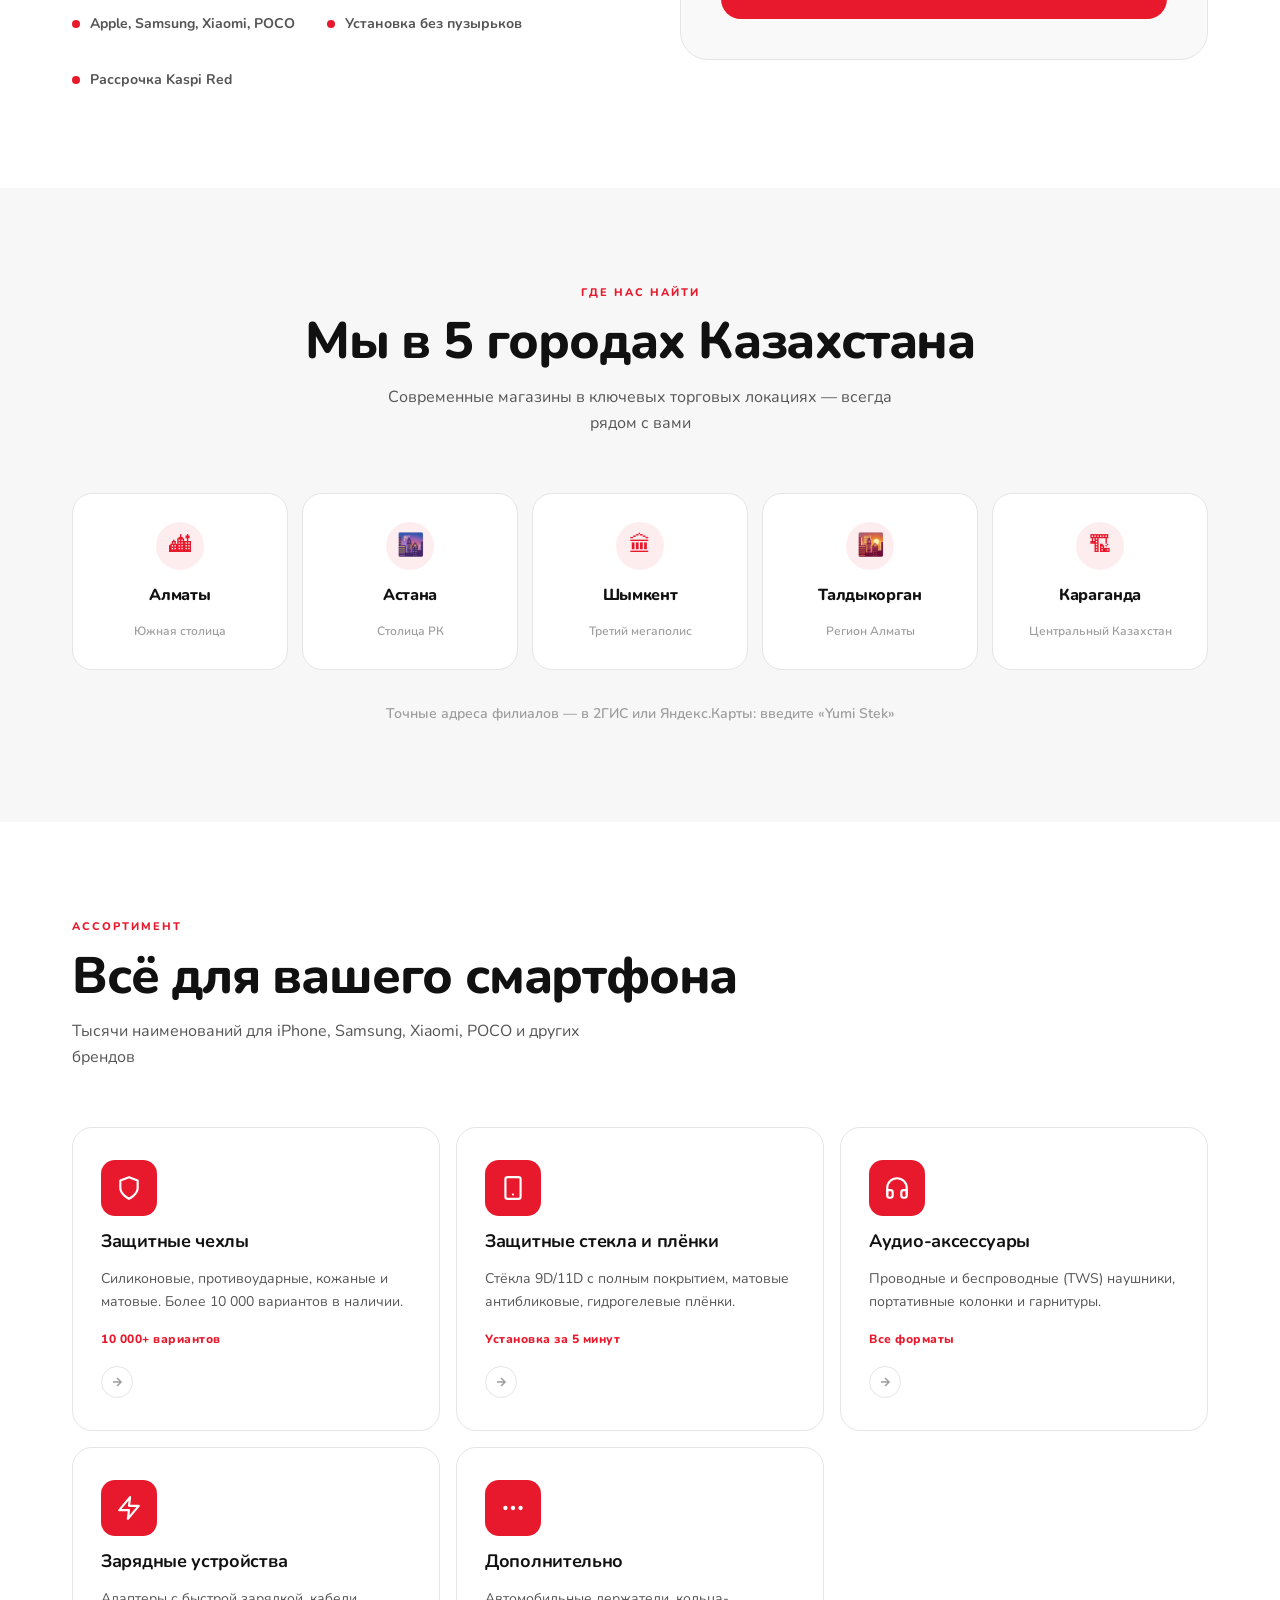
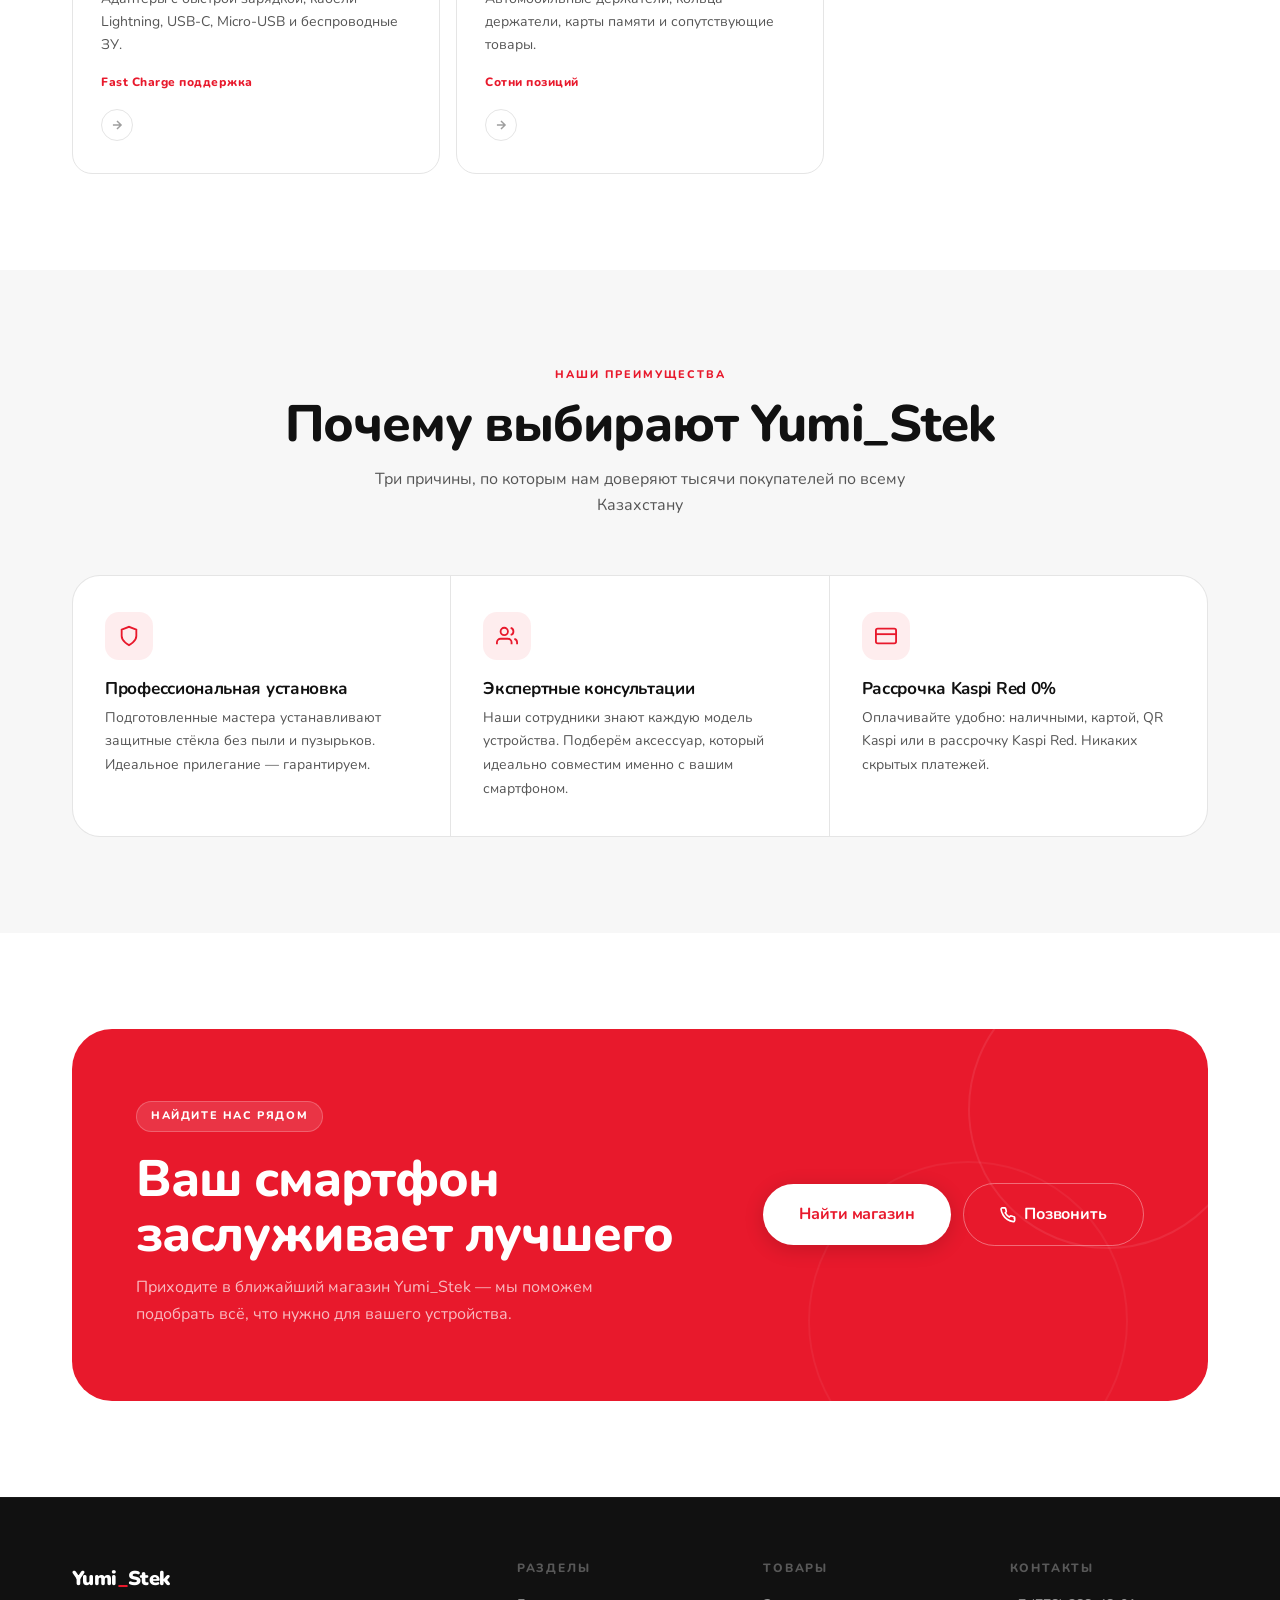
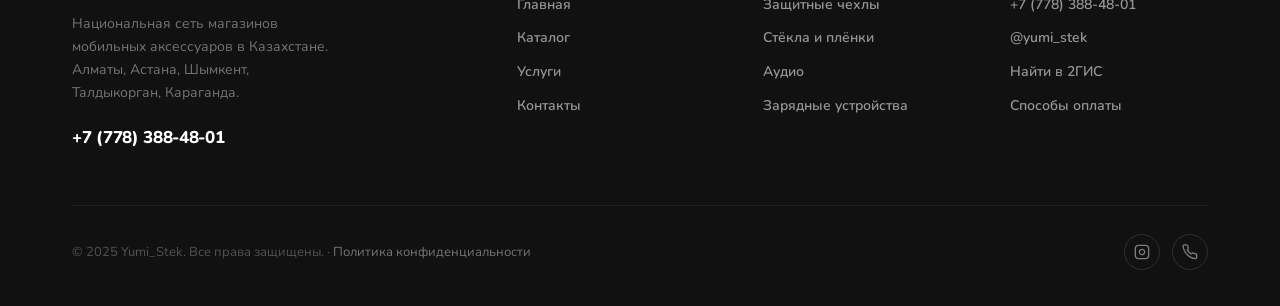
==== commit 11ada909: "Add privacy policy, requisites, and domain setup - privacy.html: KZ-compliant privacy policy (ИП YUM" ====
--- a/yumi-stek/index.html
+++ b/yumi-stek/index.html
@@ -370,7 +370,7 @@
       </div>
     </div>
     <div class="footer-bottom">
-      <p>© 2025 Yumi_Stek. Все права защищены.</p>
+      <p>© 2025 Yumi_Stek. Все права защищены. · <a href="privacy.html" style="color:rgba(255,255,255,0.42);transition:color .18s" onmouseover="this.style.color='#fff'" onmouseout="this.style.color='rgba(255,255,255,0.42)'">Политика конфиденциальности</a></p>
       <div class="footer-social">
         <!-- Instagram -->
         <a href="https://instagram.com/yumi_stek" class="social-link" target="_blank" rel="noopener" aria-label="Instagram">
--- a/yumi-stek/style.css
+++ b/yumi-stek/style.css
@@ -860,3 +860,27 @@
 .cat-sec-icon { transition: transform 0.3s cubic-bezier(0.16,1,0.3,1); }
 .cat-sec-head:hover .cat-sec-icon { transform: scale(1.08) rotate(-4deg); }
 
+
+/* ─── Requisites block ───────────────────────────────────────────── */
+.req-grid {
+  display: grid; grid-template-columns: repeat(3, 1fr); gap: 12px;
+}
+.req-item {
+  border: 1.5px solid var(--border); border-radius: var(--r-lg);
+  padding: 24px 28px; background: var(--bg);
+  display: flex; flex-direction: column; gap: 6px;
+}
+.req-item--wide { grid-column: span 3; }
+.req-label {
+  font-size: 11px; font-weight: 800; letter-spacing: 1.6px;
+  text-transform: uppercase; color: var(--tx-3);
+}
+.req-value {
+  font-size: 16px; font-weight: 700; color: var(--tx); line-height: 1.5;
+}
+.req-value a { color: var(--red); }
+.req-value a:hover { opacity: 0.75; }
+@media (max-width: 768px) {
+  .req-grid { grid-template-columns: 1fr; }
+  .req-item--wide { grid-column: span 1; }
+}
